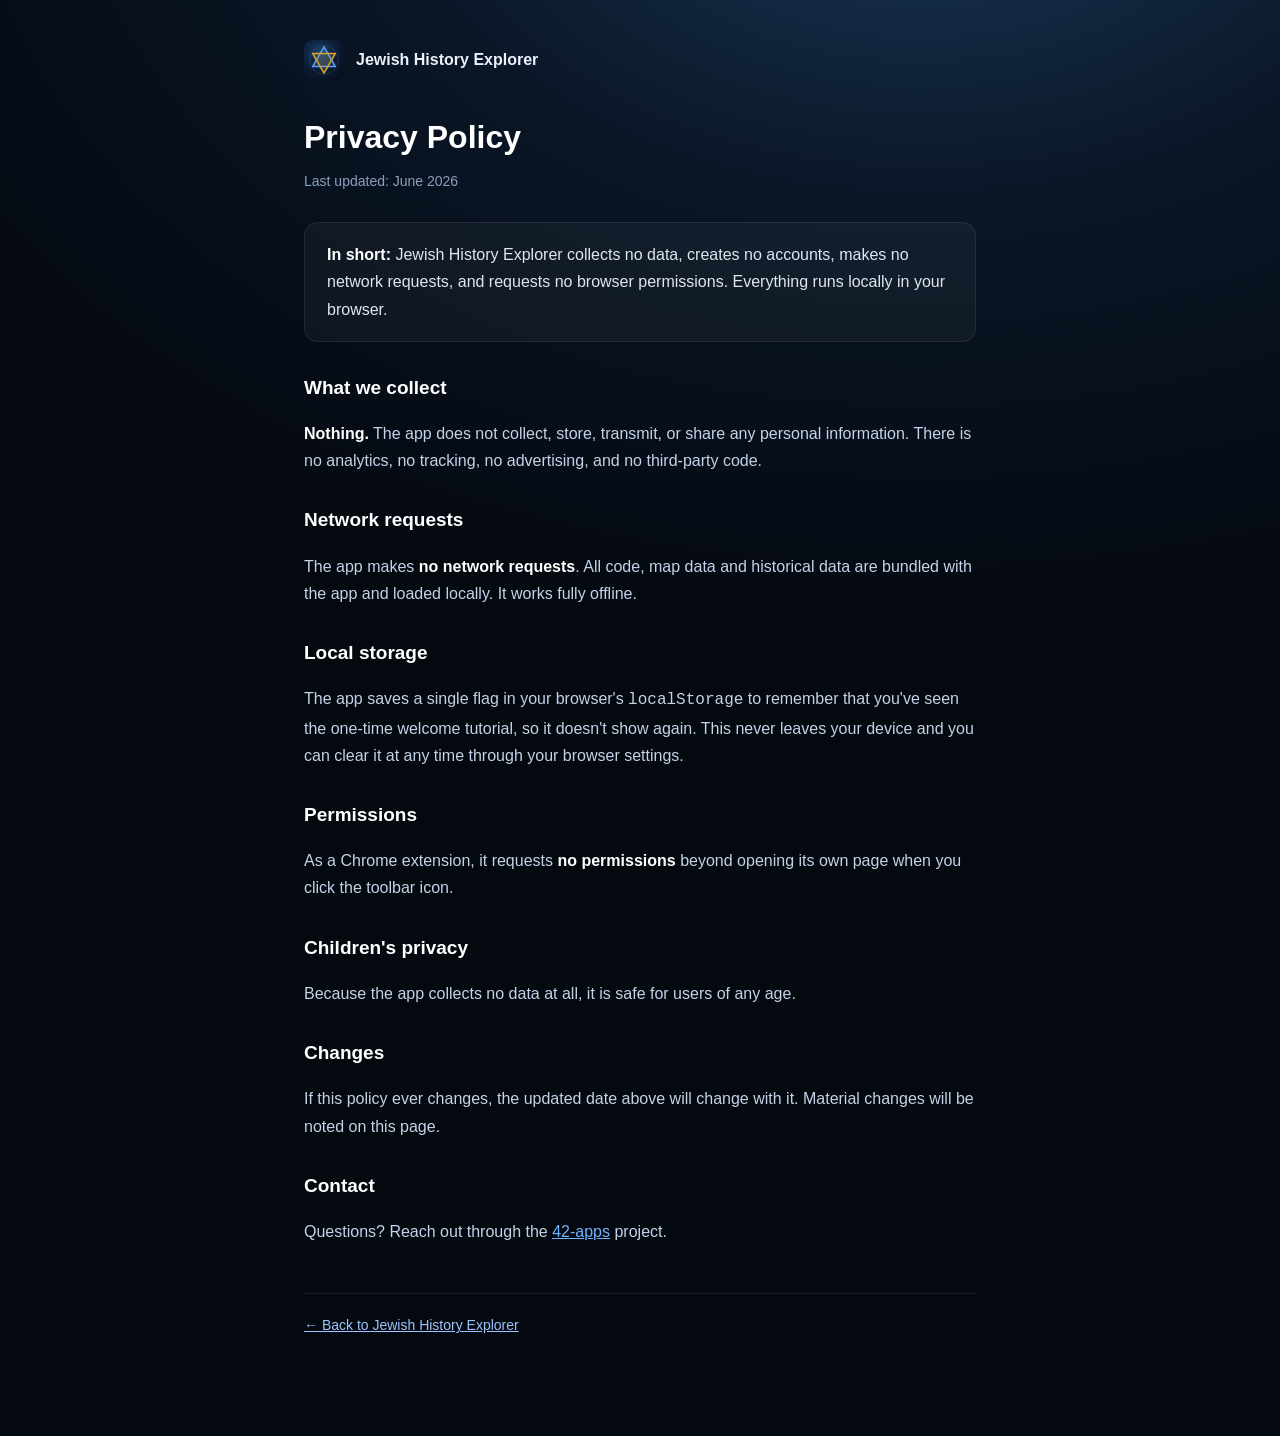
==== privacy.html @ ffd55b75 "Jewish History Explorer — landing + web app (v0.4.0) Live dual-track globe + timeline of Jewish hist" ====
<!DOCTYPE html>
<html lang="en">
<head>
<meta charset="utf-8">
<meta name="viewport" content="width=device-width, initial-scale=1">
<title>Privacy Policy — Jewish History Explorer</title>
<link rel="icon" href="assets/icon.png">
<style>
  :root { color-scheme: dark; }
  * { box-sizing: border-box; }
  body { margin: 0; font: 16px/1.7 -apple-system, BlinkMacSystemFont, "Segoe UI", Roboto, Helvetica, Arial, sans-serif;
    color: #dfe6f2; background: radial-gradient(1200px 820px at 72% -12%, #1b3a5e 0%, #0a1626 46%, #04080f 100%); min-height: 100vh; }
  .wrap { max-width: 720px; margin: 0 auto; padding: 40px 24px 100px; }
  .top { display: flex; align-items: center; gap: 12px; margin: 0 0 30px; }
  .logo { width: 40px; height: 40px; }
  .brandname { font-weight: 700; font-size: 16px; color: #eaf1fb; }
  h1 { font-size: 32px; margin: 0 0 6px; color: #fff; }
  .updated { color: #8aa0bd; font-size: 14px; margin: 0 0 28px; }
  h2 { font-size: 19px; margin: 30px 0 10px; color: #fff; }
  p, li { color: #c4d3e8; }
  a { color: #6fb3ff; }
  strong { color: #fff; }
  .box { background: rgba(255,255,255,.04); border: 1px solid rgba(255,255,255,.08); border-radius: 14px; padding: 18px 22px; margin: 18px 0; }
  footer { margin-top: 48px; padding-top: 20px; border-top: 1px solid rgba(255,255,255,.08); color: #8aa0bd; font-size: 14px; }
  footer a { color: #9cc5ff; }
</style>
</head>
<body>
<div class="wrap">
  <header class="top">
    <img class="logo" src="assets/logo.svg" alt="">
    <span class="brandname">Jewish History Explorer</span>
  </header>

  <h1>Privacy Policy</h1>
  <p class="updated">Last updated: June 2026</p>

  <div class="box">
    <strong>In short:</strong> Jewish History Explorer collects no data, creates no accounts, makes no network
    requests, and requests no browser permissions. Everything runs locally in your browser.
  </div>

  <h2>What we collect</h2>
  <p><strong>Nothing.</strong> The app does not collect, store, transmit, or share any personal information.
  There is no analytics, no tracking, no advertising, and no third-party code.</p>

  <h2>Network requests</h2>
  <p>The app makes <strong>no network requests</strong>. All code, map data and historical data are bundled
  with the app and loaded locally. It works fully offline.</p>

  <h2>Local storage</h2>
  <p>The app saves a single flag in your browser's <code>localStorage</code> to remember that you've seen the
  one-time welcome tutorial, so it doesn't show again. This never leaves your device and you can clear it at
  any time through your browser settings.</p>

  <h2>Permissions</h2>
  <p>As a Chrome extension, it requests <strong>no permissions</strong> beyond opening its own page when you
  click the toolbar icon.</p>

  <h2>Children's privacy</h2>
  <p>Because the app collects no data at all, it is safe for users of any age.</p>

  <h2>Changes</h2>
  <p>If this policy ever changes, the updated date above will change with it. Material changes will be noted
  on this page.</p>

  <h2>Contact</h2>
  <p>Questions? Reach out through the <a href="https://github.com/42-apps">42-apps</a> project.</p>

  <footer>
    <a href="index.html">← Back to Jewish History Explorer</a>
  </footer>
</div>
</body>
</html>
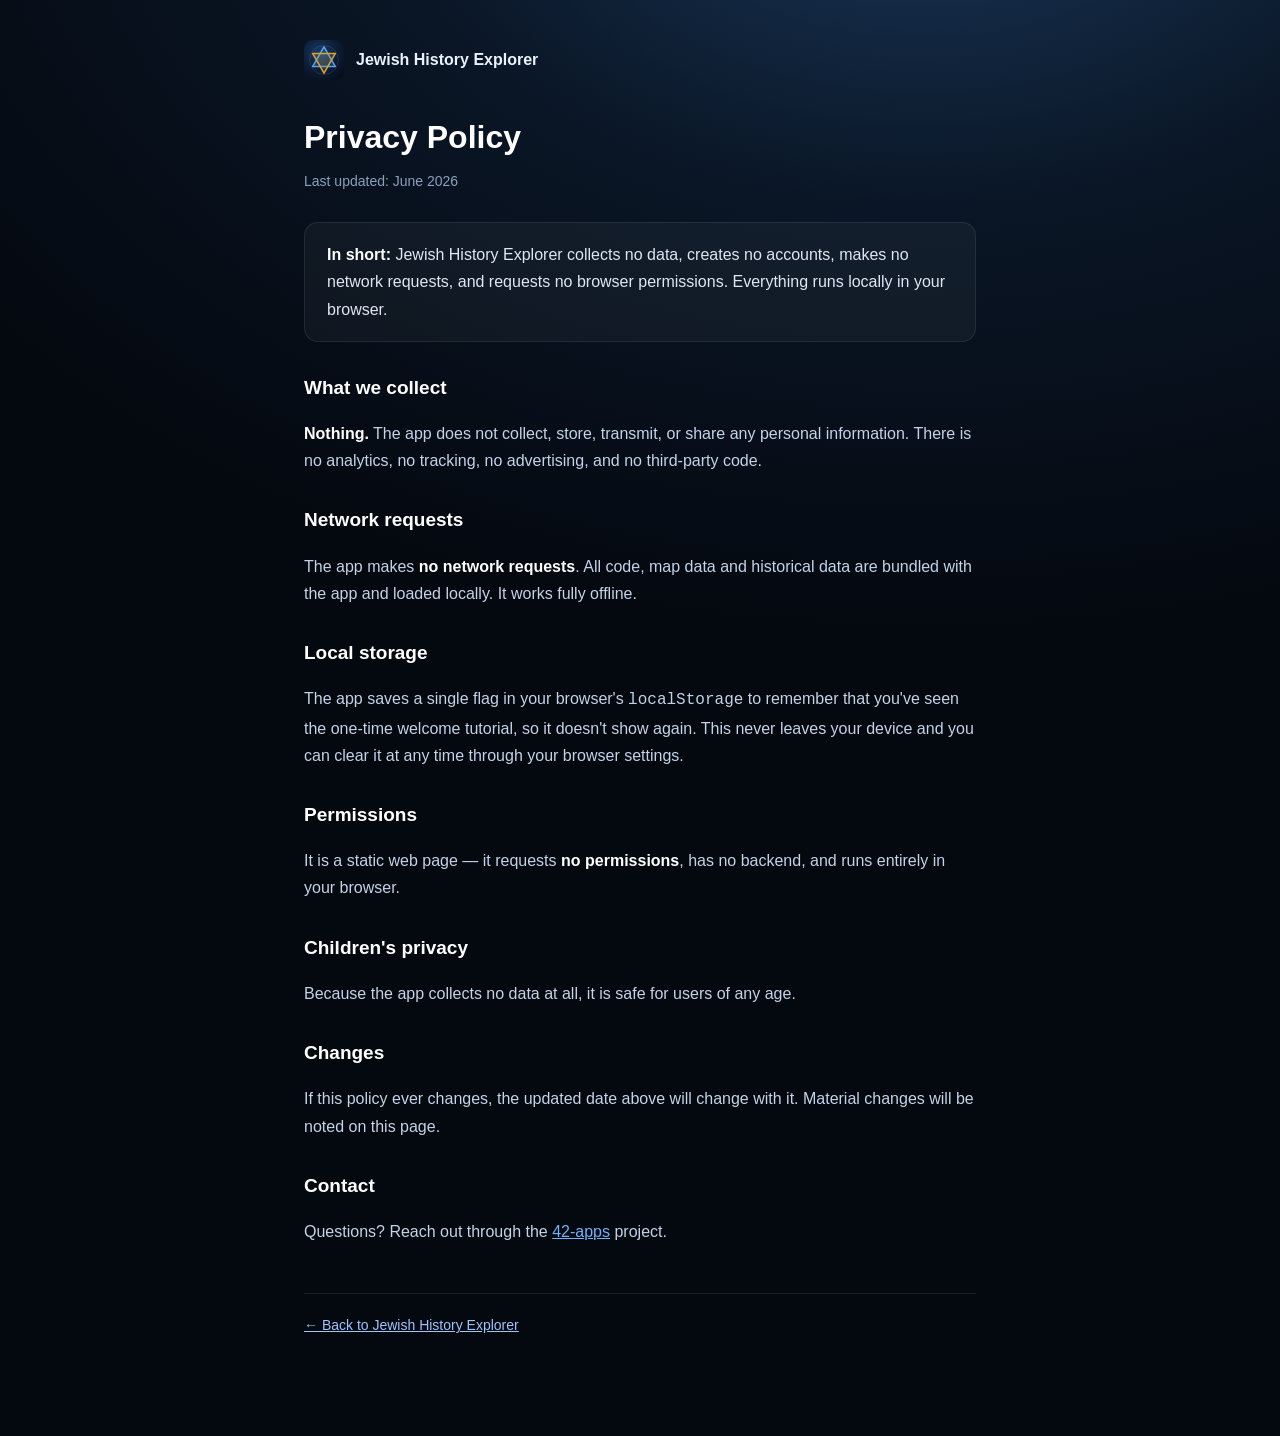
==== commit 8a386864: "v0.4.1: scrollable full country list + microsite framing Co-Authored-By: Claude Opus 4.8 (1M context" ====
--- a/privacy.html
+++ b/privacy.html
@@ -54,8 +54,8 @@
   any time through your browser settings.</p>
 
   <h2>Permissions</h2>
-  <p>As a Chrome extension, it requests <strong>no permissions</strong> beyond opening its own page when you
-  click the toolbar icon.</p>
+  <p>It is a static web page — it requests <strong>no permissions</strong>, has no backend, and runs entirely
+  in your browser.</p>
 
   <h2>Children's privacy</h2>
   <p>Because the app collects no data at all, it is safe for users of any age.</p>
